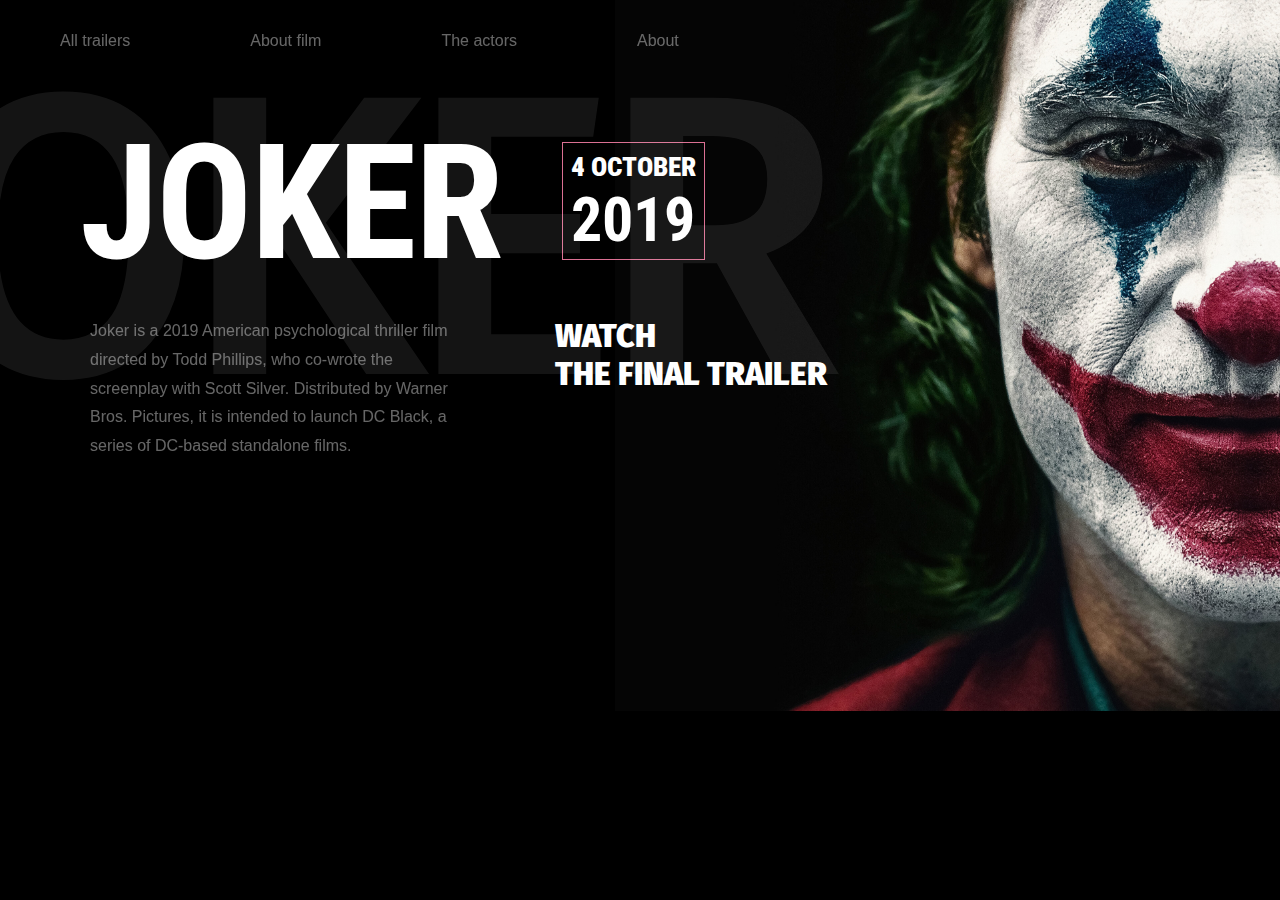
==== index.html @ 7df3ad70 "Added Video" ====
<!DOCTYPE html>
<html>
  <head>
    <title>
      Joker
    </title>
    <meta name="viewport" content="width=device-width, initial-scale=1" />
    <link
      href="https://fonts.googleapis.com/css?family=Fira+Sans&display=swap"
      rel="stylesheet"
    />
    <link
      href="https://fonts.googleapis.com/css?family=Roboto+Condensed&display=swap"
      rel="stylesheet"
    />

    <link rel="stylesheet" type="text/css" href="stylesheets/style.css" />
  </head>
  <body>
    <div class="container">
      <nav class="navigation">
        <p>All trailers</p>
        <p>About film</p>
        <p>The actors</p>
        <p>About</p>
      </nav>
      <div class="flex-container">
        <h1>JOKER</h1>
        <div class="date-container">
          <h4>4 OCTOBER</h4>
          <h2>2019</h2>
        </div>
      </div>
      <div class="summary">
        <p>
          Joker is a 2019 American psychological thriller film directed by Todd
          Phillips, who co-wrote the screenplay with Scott Silver. Distributed
          by Warner Bros. Pictures, it is intended to launch DC Black, a series
          of DC-based standalone films.
        </p>
        <div>
          <h2>WATCH</h2>
          <h2>THE FINAL TRAILER</h2>
        </div>
      </div>
      <div class="other-info">
        <iframe
          width="260"
          height="200"
          src="https://www.youtube.com/embed/t433PEQGErc"
          frameborder="0"
          allow="accelerometer; autoplay; encrypted-media; gyroscope; picture-in-picture"
        ></iframe>
      </div>
    </div>
  </body>
</html>
---- stylesheets/style.css ----
* {
  margin: 0;
}

html,
body {
  width: 100%;
  height: 100%;
  color: white;
  background: #000;
  font-family: -apple-system, BlinkMacSystemFont, "Segoe UI", Roboto, Oxygen,
    Ubuntu, Cantarell, "Open Sans", "Helvetica Neue", sans-serif;
}

.container {
  background: url("/assets/joker-cover.jpg");
  background-repeat: no-repeat;
  background-size: contain;
  background-position-x: 615px;
  height: 100%;
  width: 100%;
}

.container::before {
  content: "JOKER";
  font-family: "Fira Sans", sans-serif;
  font-weight: 500;
  opacity: 0.08;
  font-size: 25em;
  position: absolute;
  top: 0;
  left: -180px;
  letter-spacing: -20px;
}

.flex-container {
  margin-top: 60px;
  margin-left: 80px;
  display: flex;
}

.date-container {
  border: 1px solid palevioletred;
  height: 100px;
  width: 125px;
  padding: 8px;
  margin-top: 32px;
  margin-left: 60px;
  display: flex;
  flex-wrap: wrap;
  font-family: "Roboto Condensed", sans-serif;
}

.date-container > h4 {
  font-size: 1.7rem;
  font-weight: 900;
}

.date-container > h2 {
  font-size: 3.9rem;
}

.flex-container > h1 {
  font-size: 10rem;
  font-family: "Roboto Condensed", sans-serif;
  letter-spacing: -2px;
  text-shadow: 0px 2px 5px rgba(0, 0, 0, 1);
}

.navigation {
  display: flex;
  padding-top: 32px;
}

.navigation > p {
  padding: 0 60px;
  font-family: -apple-system, BlinkMacSystemFont, "Segoe UI", Roboto, Oxygen,
    Ubuntu, Cantarell, "Open Sans", "Helvetica Neue", sans-serif;
  opacity: 0.4;
  cursor: pointer;
  transition: 0.3s ease-in-out;
}

.navigation > p:hover {
  opacity: 0.7;
}

.summary {
  margin-left: 90px;
  margin-top: 20px;
  display: flex;
}

.summary > p {
  width: 380px;
  line-height: 1.8;
  opacity: 0.4;
}

.summary > div > h2 {
  margin-left: 85px;
  font-weight: 900;
  font-size: 2rem;
  font-family: "Fira Sans", sans-serif;
}

.other-info {
  display: flex;
  margin-left: 550px;
  margin-top: -50px;
}

/*# sourceMappingURL=style.css.map */
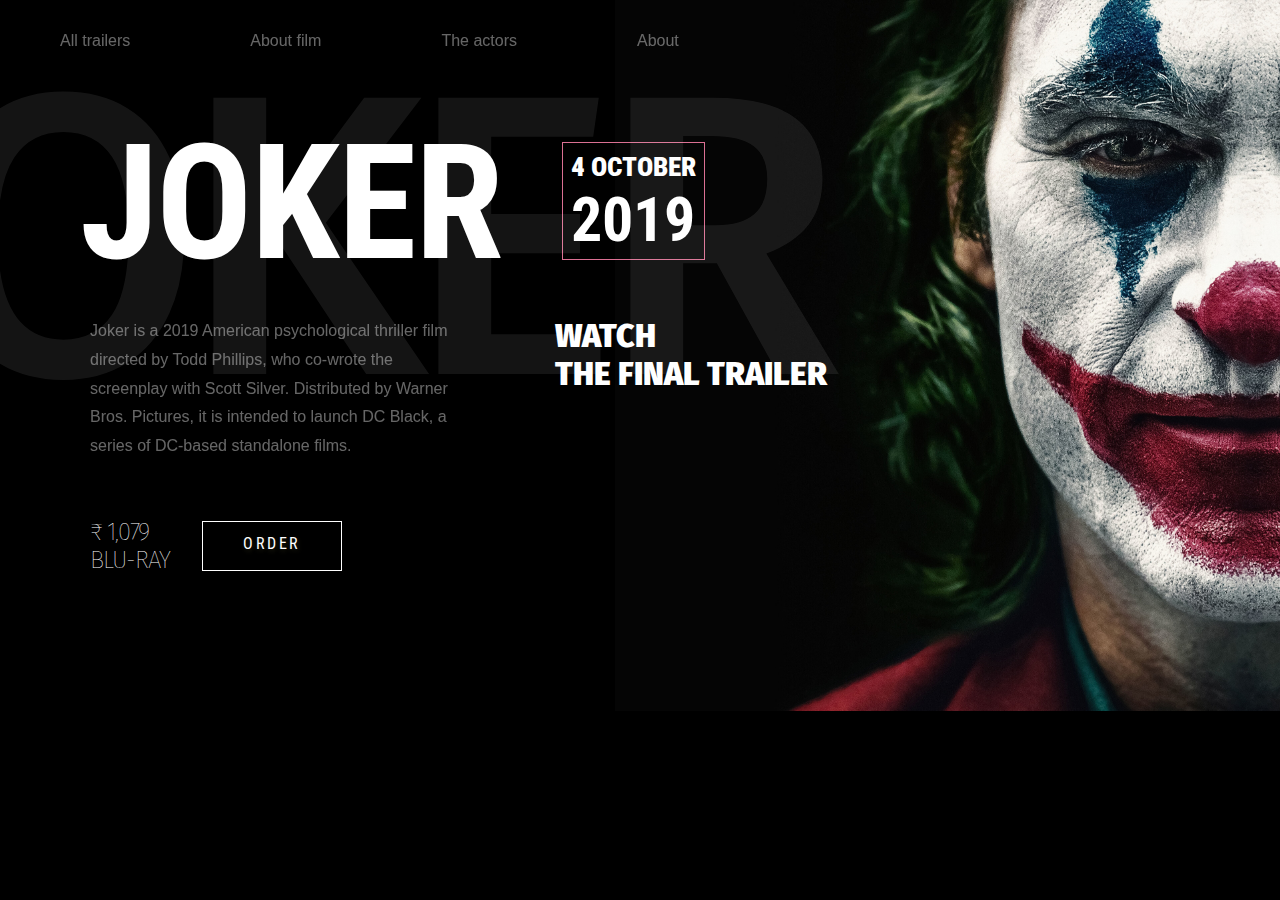
==== commit c5118259: "Adding Responsiveness" ====
--- a/index.html
+++ b/index.html
@@ -38,12 +38,27 @@
           by Warner Bros. Pictures, it is intended to launch DC Black, a series
           of DC-based standalone films.
         </p>
-        <div>
+        <div class = "trailer">
           <h2>WATCH</h2>
           <h2>THE FINAL TRAILER</h2>
         </div>
       </div>
       <div class="other-info">
+        <div style="display: flex;align-items: center;">
+          <div>
+            <h2>
+              ₹ 1,079
+            </h2>
+            <h2>
+              BLU-RAY
+            </h2>
+          </div>
+          <p>ORDER</p>
+          <div class="trailer-2">
+            <h2>WATCH</h2>
+            <h2>THE FINAL TRAILER</h2>
+          </div>
+        </div>
         <iframe
           width="260"
           height="200"
--- a/stylesheets/style.css
+++ b/stylesheets/style.css
@@ -8,8 +8,7 @@
   height: 100%;
   color: white;
   background: #000;
-  font-family: -apple-system, BlinkMacSystemFont, "Segoe UI", Roboto, Oxygen,
-    Ubuntu, Cantarell, "Open Sans", "Helvetica Neue", sans-serif;
+  font-family: -apple-system, BlinkMacSystemFont, "Segoe UI", Roboto, Oxygen, Ubuntu, Cantarell, "Open Sans", "Helvetica Neue", sans-serif;
 }
 
 .container {
@@ -20,6 +19,36 @@
   height: 100%;
   width: 100%;
 }
+@media only screen and (max-width: 1208px) {
+  .container {
+    background-size: cover;
+    background-position-x: 300px;
+  }
+}
+@media only screen and (max-width: 856px) {
+  .container {
+    background-size: cover;
+    background-position-x: 200px;
+  }
+}
+@media only screen and (max-width: 768px) {
+  .container {
+    background-size: cover;
+    background-position-x: 0px;
+  }
+}
+@media only screen and (max-width: 736px) {
+  .container {
+    background-size: cover;
+    background-position-x: 200px;
+  }
+}
+@media only screen and (max-width: 515px) {
+  .container {
+    background-size: cover;
+    background-position-x: -200px;
+  }
+}
 
 .container::before {
   content: "JOKER";
@@ -32,11 +61,31 @@
   left: -180px;
   letter-spacing: -20px;
 }
+@media only screen and (max-width: 823px) {
+  .container::before {
+    font-size: 20em;
+  }
+}
+@media only screen and (max-width: 768px) {
+  .container::before {
+    font-size: 15em;
+  }
+}
+@media only screen and (max-width: 640px) {
+  .container::before {
+    font-size: 5em;
+  }
+}
 
 .flex-container {
   margin-top: 60px;
   margin-left: 80px;
   display: flex;
+}
+@media only screen and (max-width: 768px) {
+  .flex-container {
+    margin-left: 30px;
+  }
 }
 
 .date-container {
@@ -50,6 +99,11 @@
   flex-wrap: wrap;
   font-family: "Roboto Condensed", sans-serif;
 }
+@media only screen and (max-width: 768px) {
+  .date-container {
+    margin-left: 30px;
+  }
+}
 
 .date-container > h4 {
   font-size: 1.7rem;
@@ -58,13 +112,18 @@
 
 .date-container > h2 {
   font-size: 3.9rem;
+}
+@media only screen and (max-width: 768px) {
+  .date-container > h2 {
+    color: seagreen;
+  }
 }
 
 .flex-container > h1 {
   font-size: 10rem;
   font-family: "Roboto Condensed", sans-serif;
   letter-spacing: -2px;
-  text-shadow: 0px 2px 5px rgba(0, 0, 0, 1);
+  text-shadow: 0px 2px 5px black;
 }
 
 .navigation {
@@ -74,8 +133,7 @@
 
 .navigation > p {
   padding: 0 60px;
-  font-family: -apple-system, BlinkMacSystemFont, "Segoe UI", Roboto, Oxygen,
-    Ubuntu, Cantarell, "Open Sans", "Helvetica Neue", sans-serif;
+  font-family: -apple-system, BlinkMacSystemFont, "Segoe UI", Roboto, Oxygen, Ubuntu, Cantarell, "Open Sans", "Helvetica Neue", sans-serif;
   opacity: 0.4;
   cursor: pointer;
   transition: 0.3s ease-in-out;
@@ -89,6 +147,11 @@
   margin-left: 90px;
   margin-top: 20px;
   display: flex;
+}
+@media only screen and (max-width: 768px) {
+  .summary {
+    margin-left: 45px;
+  }
 }
 
 .summary > p {
@@ -97,17 +160,69 @@
   opacity: 0.4;
 }
 
-.summary > div > h2 {
+.summary > .trailer > h2 {
   margin-left: 85px;
   font-weight: 900;
   font-size: 2rem;
   font-family: "Fira Sans", sans-serif;
 }
+@media only screen and (max-width: 768px) {
+  .summary > .trailer > h2 {
+    margin-left: 30px;
+  }
+}
+
+.trailer-2 {
+  visibility: hidden;
+  font-weight: 900;
+  font-size: 1.5rem;
+  font-family: "Fira Sans", sans-serif;
+}
+@media only screen and (max-width: 768px) {
+  .trailer-2 {
+    margin-left: 30px;
+    visibility: visible;
+  }
+}
 
 .other-info {
   display: flex;
-  margin-left: 550px;
-  margin-top: -50px;
+  margin-left: 90px;
+  margin-top: 20px;
+}
+@media only screen and (max-width: 768px) {
+  .other-info {
+    display: block;
+    margin-left: 45px;
+  }
+}
+
+.other-info > div > div > h2 {
+  font-weight: 100;
+  font-family: "Fira Sans", sans-serif;
+  letter-spacing: -1px;
+}
+
+.other-info > div > p {
+  border: 1px solid white;
+  height: 24px;
+  font-family: "Roboto Condensed", sans-serif;
+  margin-left: 32px;
+  padding: 12px 40px;
+  letter-spacing: 2.5px;
+  cursor: pointer;
+  text-shadow: 1px 2px 5px #221;
+}
+
+.other-info > iframe {
+  margin-top: -70px;
+  margin-left: -75px;
+}
+@media only screen and (max-width: 768px) {
+  .other-info > iframe {
+    margin: 0;
+    margin-top: 30px;
+  }
 }
 
 /*# sourceMappingURL=style.css.map */
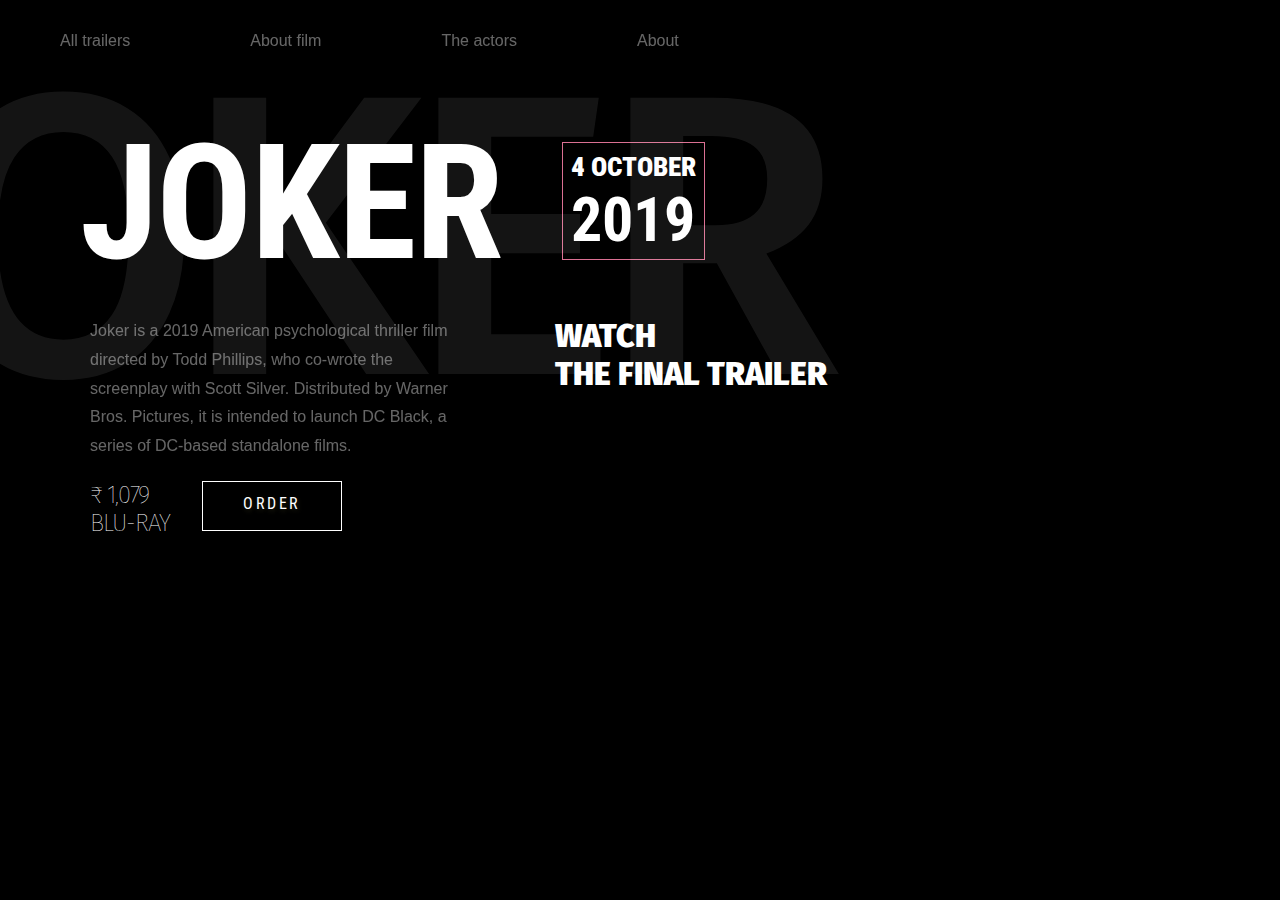
==== commit 64640ad6: "Background Fix" ====
--- a/index.html
+++ b/index.html
@@ -44,7 +44,7 @@
         </div>
       </div>
       <div class="other-info">
-        <div style="display: flex;align-items: center;">
+        <div style="display: flex;">
           <div>
             <h2>
               ₹ 1,079
--- a/stylesheets/style.css
+++ b/stylesheets/style.css
@@ -12,7 +12,7 @@
 }
 
 .container {
-  background: url("/assets/joker-cover.jpg");
+  background: url("https://raw.githubusercontent.com/Shubham0812/Joker/master/assets/joker-cover.jpg");
   background-repeat: no-repeat;
   background-size: contain;
   background-position-x: 615px;
@@ -169,6 +169,7 @@
 @media only screen and (max-width: 768px) {
   .summary > .trailer > h2 {
     margin-left: 30px;
+    opacity: 0;
   }
 }
 
@@ -194,6 +195,12 @@
   .other-info {
     display: block;
     margin-left: 45px;
+  }
+}
+
+@media only screen and (max-width: 768px) {
+  .other-info > div {
+    align-items: center;
   }
 }
 
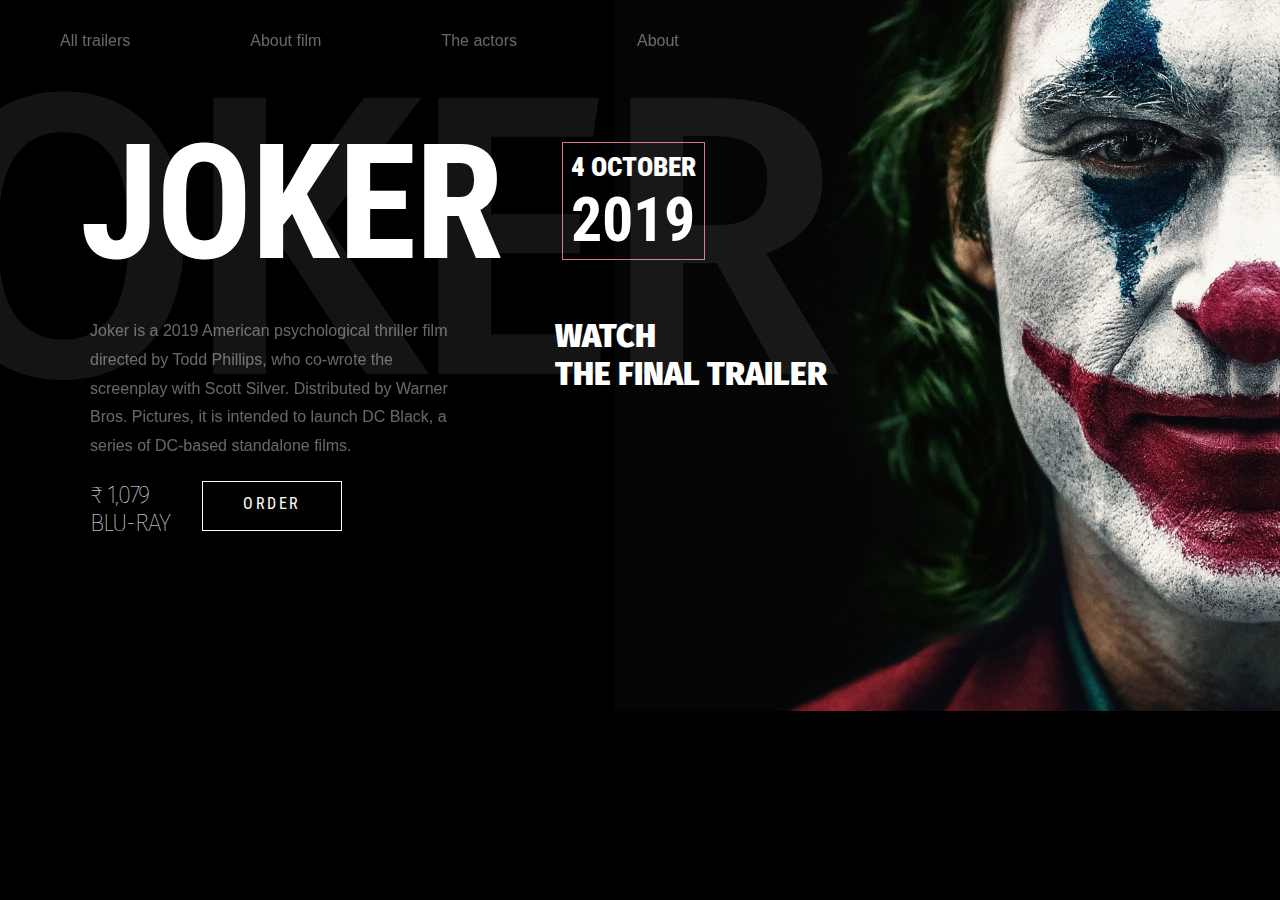
==== commit 9f5a82e5: "Fixed Responsiveness" ====
--- a/index.html
+++ b/index.html
@@ -38,13 +38,13 @@
           by Warner Bros. Pictures, it is intended to launch DC Black, a series
           of DC-based standalone films.
         </p>
-        <div class = "trailer">
+        <div class="trailer">
           <h2>WATCH</h2>
           <h2>THE FINAL TRAILER</h2>
         </div>
       </div>
       <div class="other-info">
-        <div style="display: flex;">
+        <div>
           <div>
             <h2>
               ₹ 1,079
@@ -55,8 +55,8 @@
           </div>
           <p>ORDER</p>
           <div class="trailer-2">
-            <h2>WATCH</h2>
-            <h2>THE FINAL TRAILER</h2>
+            <h3>WATCH</h3>
+            <h3>THE FINAL TRAILER</h3>
           </div>
         </div>
         <iframe
--- a/stylesheets/style.css
+++ b/stylesheets/style.css
@@ -12,7 +12,7 @@
 }
 
 .container {
-  background: url("https://raw.githubusercontent.com/Shubham0812/Joker/master/assets/joker-cover.jpg");
+  background: url("/assets/joker-cover.jpg");
   background-repeat: no-repeat;
   background-size: contain;
   background-position-x: 615px;
@@ -87,6 +87,11 @@
     margin-left: 30px;
   }
 }
+@media only screen and (max-width: 360px) {
+  .flex-container {
+    margin-top: 22px;
+  }
+}
 
 .date-container {
   border: 1px solid palevioletred;
@@ -104,11 +109,35 @@
     margin-left: 30px;
   }
 }
+@media only screen and (max-width: 658px) {
+  .date-container {
+    height: 57px;
+    width: 96px;
+    margin-top: 17px;
+  }
+}
+@media only screen and (max-width: 432px) {
+  .date-container {
+    width: 80px;
+    margin-top: 13px;
+  }
+}
 
 .date-container > h4 {
   font-size: 1.7rem;
   font-weight: 900;
 }
+@media only screen and (max-width: 658px) {
+  .date-container > h4 {
+    font-size: 1.3rem;
+  }
+}
+@media only screen and (max-width: 432px) {
+  .date-container > h4 {
+    font-size: 1.09rem;
+    color: seagreen;
+  }
+}
 
 .date-container > h2 {
   font-size: 3.9rem;
@@ -116,6 +145,16 @@
 @media only screen and (max-width: 768px) {
   .date-container > h2 {
     color: seagreen;
+  }
+}
+@media only screen and (max-width: 658px) {
+  .date-container > h2 {
+    font-size: 2.5rem;
+  }
+}
+@media only screen and (max-width: 432px) {
+  .date-container > h2 {
+    font-size: 2.1rem;
   }
 }
 
@@ -125,10 +164,25 @@
   letter-spacing: -2px;
   text-shadow: 0px 2px 5px black;
 }
+@media only screen and (max-width: 658px) {
+  .flex-container > h1 {
+    font-size: 6rem;
+  }
+}
+@media only screen and (max-width: 432px) {
+  .flex-container > h1 {
+    font-size: 4.5rem;
+  }
+}
 
 .navigation {
   display: flex;
   padding-top: 32px;
+}
+@media only screen and (max-width: 658px) {
+  .navigation {
+    padding-left: 32px;
+  }
 }
 
 .navigation > p {
@@ -138,6 +192,21 @@
   cursor: pointer;
   transition: 0.3s ease-in-out;
 }
+@media only screen and (max-width: 768px) {
+  .navigation > p {
+    padding: 0 55px;
+  }
+}
+@media only screen and (max-width: 700px) {
+  .navigation > p {
+    padding: 0 45px;
+  }
+}
+@media only screen and (max-width: 658px) {
+  .navigation > p {
+    padding: 0 15px;
+  }
+}
 
 .navigation > p:hover {
   opacity: 0.7;
@@ -158,6 +227,16 @@
   width: 380px;
   line-height: 1.8;
   opacity: 0.4;
+}
+@media only screen and (max-width: 515px) {
+  .summary > p {
+    opacity: 0.9;
+  }
+}
+@media only screen and (max-width: 360px) {
+  .summary > p {
+    text-shadow: 2px 2px 3px black;
+  }
 }
 
 .summary > .trailer > h2 {
@@ -169,14 +248,14 @@
 @media only screen and (max-width: 768px) {
   .summary > .trailer > h2 {
     margin-left: 30px;
-    opacity: 0;
+    display: none;
   }
 }
 
 .trailer-2 {
   visibility: hidden;
   font-weight: 900;
-  font-size: 1.5rem;
+  font-size: 36px;
   font-family: "Fira Sans", sans-serif;
 }
 @media only screen and (max-width: 768px) {
@@ -185,6 +264,22 @@
     visibility: visible;
   }
 }
+@media only screen and (max-width: 658px) {
+  .trailer-2 {
+    width: 260px;
+  }
+}
+@media only screen and (max-width: 516px) {
+  .trailer-2 {
+    font-size: 24px;
+  }
+}
+@media only screen and (max-width: 432px) {
+  .trailer-2 {
+    margin-top: 20px;
+    margin-left: 0;
+  }
+}
 
 .other-info {
   display: flex;
@@ -198,9 +293,17 @@
   }
 }
 
+.other-info > div {
+  display: flex;
+}
 @media only screen and (max-width: 768px) {
   .other-info > div {
     align-items: center;
+  }
+}
+@media only screen and (max-width: 432px) {
+  .other-info > div {
+    flex-wrap: wrap;
   }
 }
 
@@ -208,6 +311,17 @@
   font-weight: 100;
   font-family: "Fira Sans", sans-serif;
   letter-spacing: -1px;
+}
+@media only screen and (max-width: 515px) {
+  .other-info > div > div > h2 {
+    font-size: 22px;
+  }
+}
+
+@media only screen and (max-width: 658px) {
+  .other-info > div > div {
+    width: 100px;
+  }
 }
 
 .other-info > div > p {
@@ -223,7 +337,7 @@
 
 .other-info > iframe {
   margin-top: -70px;
-  margin-left: -75px;
+  margin-left: -140px;
 }
 @media only screen and (max-width: 768px) {
   .other-info > iframe {
@@ -231,5 +345,10 @@
     margin-top: 30px;
   }
 }
+@media only screen and (max-width: 432px) {
+  .other-info > iframe {
+    margin-top: 18px;
+  }
+}
 
 /*# sourceMappingURL=style.css.map */
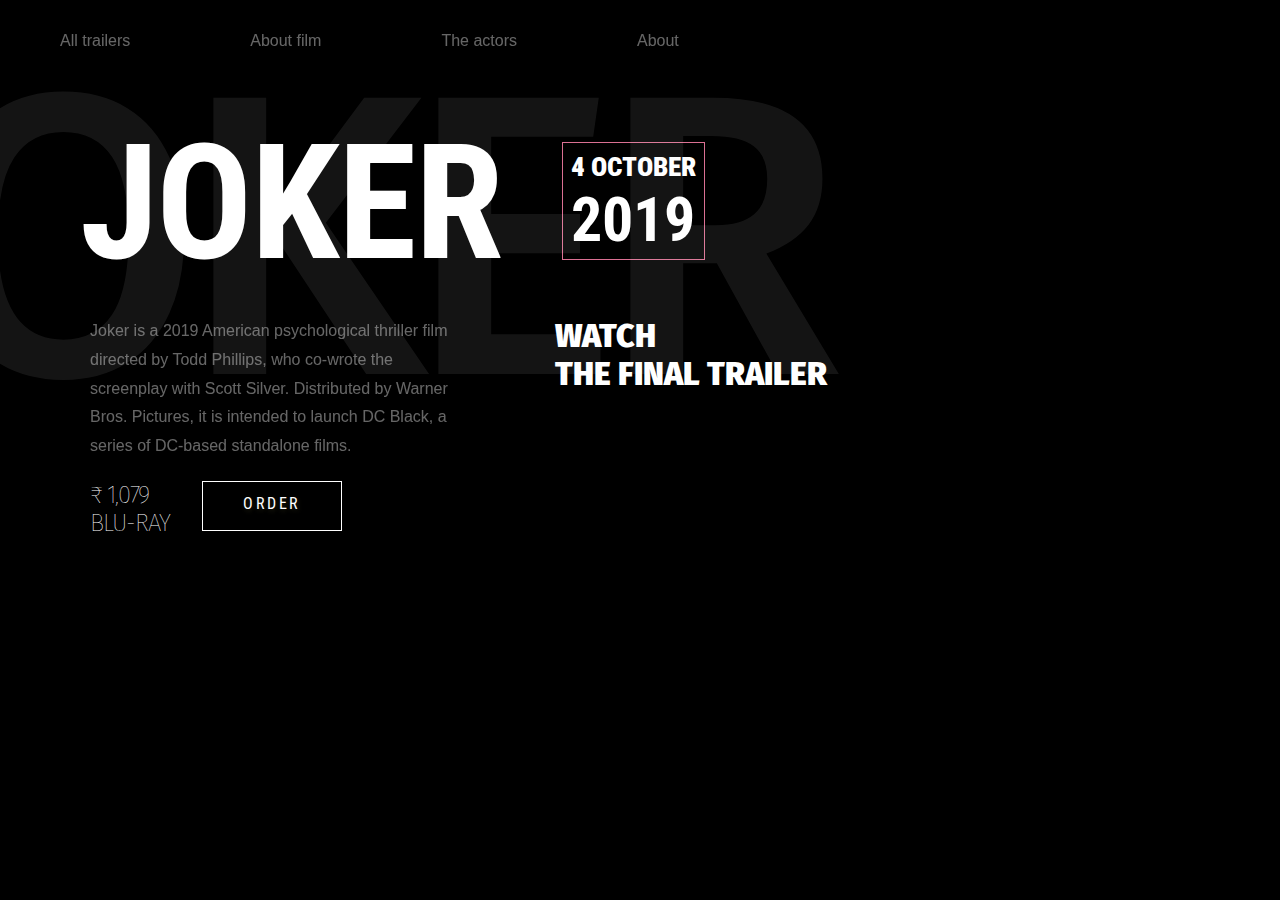
==== commit 2d31327e: "Mobile Device Fixes" ====
--- a/index.html
+++ b/index.html
@@ -45,7 +45,7 @@
       </div>
       <div class="other-info">
         <div>
-          <div>
+          <div class = "price">
             <h2>
               ₹ 1,079
             </h2>
--- a/stylesheets/style.css
+++ b/stylesheets/style.css
@@ -12,7 +12,7 @@
 }
 
 .container {
-  background: url("/assets/joker-cover.jpg");
+  background: url("https://raw.githubusercontent.com/Shubham0812/Joker/master/assets/joker-cover.jpg");
   background-repeat: no-repeat;
   background-size: contain;
   background-position-x: 615px;
@@ -20,6 +20,18 @@
   width: 100%;
 }
 @media only screen and (max-width: 1208px) {
+  .container {
+    background-size: cover;
+    background-position-x: 300px;
+  }
+}
+@media only screen and (max-width: 1024px) {
+  .container {
+    background-size: cover;
+    background-position-x: -160px;
+  }
+}
+@media only screen and (max-width: 1000px) {
   .container {
     background-size: cover;
     background-position-x: 300px;
@@ -87,6 +99,11 @@
     margin-left: 30px;
   }
 }
+@media only screen and (max-width: 432px) {
+  .flex-container {
+    display: block;
+  }
+}
 @media only screen and (max-width: 360px) {
   .flex-container {
     margin-top: 22px;
@@ -120,6 +137,7 @@
   .date-container {
     width: 80px;
     margin-top: 13px;
+    margin-left: 18px;
   }
 }
 
@@ -135,7 +153,6 @@
 @media only screen and (max-width: 432px) {
   .date-container > h4 {
     font-size: 1.09rem;
-    color: seagreen;
   }
 }
 
@@ -155,6 +172,7 @@
 @media only screen and (max-width: 432px) {
   .date-container > h2 {
     font-size: 2.1rem;
+    color: white;
   }
 }
 
@@ -205,6 +223,12 @@
 @media only screen and (max-width: 658px) {
   .navigation > p {
     padding: 0 15px;
+    opacity: 0.9;
+  }
+}
+@media only screen and (max-width: 403px) {
+  .navigation > p {
+    padding: 0 8px;
   }
 }
 
@@ -220,6 +244,11 @@
 @media only screen and (max-width: 768px) {
   .summary {
     margin-left: 45px;
+  }
+}
+@media only screen and (max-width: 731px) {
+  .summary {
+    margin-top: 10px;
   }
 }
 
@@ -233,9 +262,20 @@
     opacity: 0.9;
   }
 }
-@media only screen and (max-width: 360px) {
+@media only screen and (max-width: 432px) {
   .summary > p {
     text-shadow: 2px 2px 3px black;
+  }
+}
+
+@media only screen and (max-width: 825px) {
+  .trailer {
+    width: 350px;
+  }
+}
+@media only screen and (max-width: 768px) {
+  .trailer {
+    display: none;
   }
 }
 
@@ -245,6 +285,11 @@
   font-size: 2rem;
   font-family: "Fira Sans", sans-serif;
 }
+@media only screen and (max-width: 825px) {
+  .summary > .trailer > h2 {
+    margin-left: 60px;
+  }
+}
 @media only screen and (max-width: 768px) {
   .summary > .trailer > h2 {
     margin-left: 30px;
@@ -264,11 +309,6 @@
     visibility: visible;
   }
 }
-@media only screen and (max-width: 658px) {
-  .trailer-2 {
-    width: 260px;
-  }
-}
 @media only screen and (max-width: 516px) {
   .trailer-2 {
     font-size: 24px;
@@ -276,7 +316,7 @@
 }
 @media only screen and (max-width: 432px) {
   .trailer-2 {
-    margin-top: 20px;
+    margin-top: 28px;
     margin-left: 0;
   }
 }
@@ -292,6 +332,11 @@
     margin-left: 45px;
   }
 }
+@media only screen and (max-width: 432px) {
+  .other-info {
+    margin-top: 32px;
+  }
+}
 
 .other-info > div {
   display: flex;
@@ -304,6 +349,12 @@
 @media only screen and (max-width: 432px) {
   .other-info > div {
     flex-wrap: wrap;
+  }
+}
+
+@media only screen and (min-width: 600px) and (max-width: 645px) {
+  .other-info > div > .price {
+    width: 100px;
   }
 }
 
@@ -315,12 +366,6 @@
 @media only screen and (max-width: 515px) {
   .other-info > div > div > h2 {
     font-size: 22px;
-  }
-}
-
-@media only screen and (max-width: 658px) {
-  .other-info > div > div {
-    width: 100px;
   }
 }
 
@@ -339,6 +384,12 @@
   margin-top: -70px;
   margin-left: -140px;
 }
+@media only screen and (max-width: 825px) {
+  .other-info > iframe {
+    margin-top: -40px;
+    margin-left: -164px;
+  }
+}
 @media only screen and (max-width: 768px) {
   .other-info > iframe {
     margin: 0;
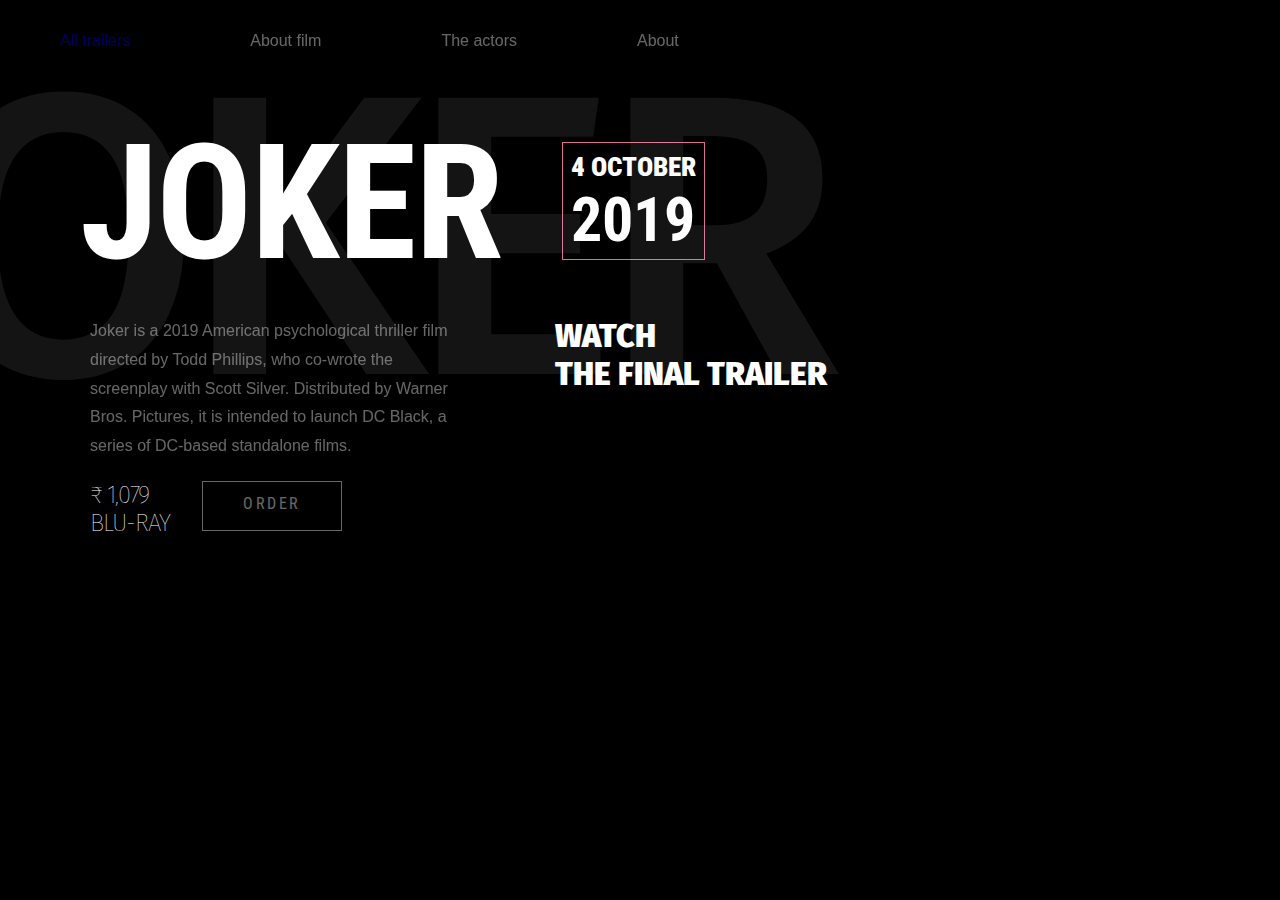
==== commit 55c15316: "Fixed Background Dropping" ====
--- a/index.html
+++ b/index.html
@@ -19,10 +19,10 @@
   <body>
     <div class="container">
       <nav class="navigation">
-        <p>All trailers</p>
-        <p>About film</p>
-        <p>The actors</p>
-        <p>About</p>
+        <a href="./trailer.html"><p>All trailers</p></a>
+        <a><p>About film</p></a>
+        <a><p>The actors</p></a>
+        <a> <p>About</p></a>
       </nav>
       <div class="flex-container">
         <h1>JOKER</h1>
@@ -45,7 +45,7 @@
       </div>
       <div class="other-info">
         <div>
-          <div class = "price">
+          <div class="price">
             <h2>
               ₹ 1,079
             </h2>
@@ -62,7 +62,7 @@
         <iframe
           width="260"
           height="200"
-          src="https://www.youtube.com/embed/t433PEQGErc"
+          src="https://www.youtube.com/embed/zAGVQLHvwOY"
           frameborder="0"
           allow="accelerometer; autoplay; encrypted-media; gyroscope; picture-in-picture"
         ></iframe>
--- a/stylesheets/style.css
+++ b/stylesheets/style.css
@@ -5,7 +5,6 @@
 html,
 body {
   width: 100%;
-  height: 100%;
   color: white;
   background: #000;
   font-family: -apple-system, BlinkMacSystemFont, "Segoe UI", Roboto, Oxygen, Ubuntu, Cantarell, "Open Sans", "Helvetica Neue", sans-serif;
@@ -28,7 +27,7 @@
 @media only screen and (max-width: 1024px) {
   .container {
     background-size: cover;
-    background-position-x: -160px;
+    background-position-x: 245px;
   }
 }
 @media only screen and (max-width: 1000px) {
@@ -110,6 +109,23 @@
   }
 }
 
+.flex-container > h1 {
+  font-size: 10rem;
+  font-family: "Roboto Condensed", sans-serif;
+  letter-spacing: -2px;
+  text-shadow: 0px 2px 5px black;
+}
+@media only screen and (max-width: 658px) {
+  .flex-container > h1 {
+    font-size: 6rem;
+  }
+}
+@media only screen and (max-width: 432px) {
+  .flex-container > h1 {
+    font-size: 4.5rem;
+  }
+}
+
 .date-container {
   border: 1px solid palevioletred;
   height: 100px;
@@ -176,23 +192,6 @@
   }
 }
 
-.flex-container > h1 {
-  font-size: 10rem;
-  font-family: "Roboto Condensed", sans-serif;
-  letter-spacing: -2px;
-  text-shadow: 0px 2px 5px black;
-}
-@media only screen and (max-width: 658px) {
-  .flex-container > h1 {
-    font-size: 6rem;
-  }
-}
-@media only screen and (max-width: 432px) {
-  .flex-container > h1 {
-    font-size: 4.5rem;
-  }
-}
-
 .navigation {
   display: flex;
   padding-top: 32px;
@@ -203,7 +202,17 @@
   }
 }
 
-.navigation > p {
+.navigation > a:visited,
+.navigation > a:active,
+.navigation > a:hover {
+  color: white;
+}
+
+.navigation > a {
+  text-decoration: none;
+}
+
+.navigation > a > p {
   padding: 0 60px;
   font-family: -apple-system, BlinkMacSystemFont, "Segoe UI", Roboto, Oxygen, Ubuntu, Cantarell, "Open Sans", "Helvetica Neue", sans-serif;
   opacity: 0.4;
@@ -211,28 +220,28 @@
   transition: 0.3s ease-in-out;
 }
 @media only screen and (max-width: 768px) {
-  .navigation > p {
+  .navigation > a > p {
     padding: 0 55px;
   }
 }
 @media only screen and (max-width: 700px) {
-  .navigation > p {
+  .navigation > a > p {
     padding: 0 45px;
   }
 }
 @media only screen and (max-width: 658px) {
-  .navigation > p {
+  .navigation > a > p {
     padding: 0 15px;
     opacity: 0.9;
   }
 }
 @media only screen and (max-width: 403px) {
-  .navigation > p {
+  .navigation > a > p {
     padding: 0 8px;
   }
 }
 
-.navigation > p:hover {
+.navigation > a > p:hover {
   opacity: 0.7;
 }
 
@@ -377,7 +386,13 @@
   padding: 12px 40px;
   letter-spacing: 2.5px;
   cursor: pointer;
+  opacity: 0.4;
+  transition: 0.3s ease-in-out;
   text-shadow: 1px 2px 5px #221;
+}
+
+.other-info > div > p:hover {
+  opacity: 0.9;
 }
 
 .other-info > iframe {
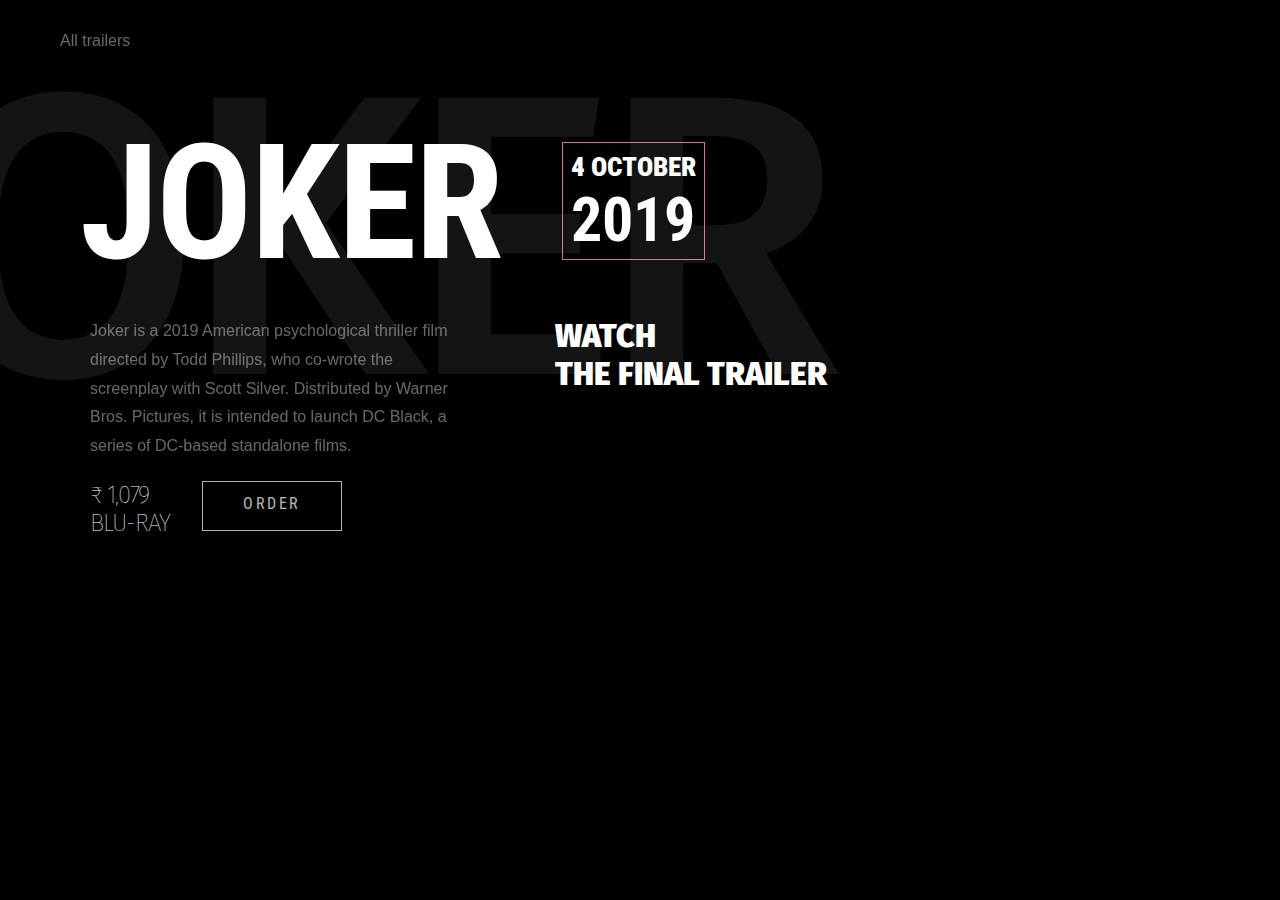
==== commit a4f2a29d: "Html Fixes" ====
--- a/index.html
+++ b/index.html
@@ -20,9 +20,9 @@
     <div class="container">
       <nav class="navigation">
         <a href="./trailer.html"><p>All trailers</p></a>
-        <a><p>About film</p></a>
+        <!-- <a><p>About film</p></a>
         <a><p>The actors</p></a>
-        <a> <p>About</p></a>
+        <a> <p>About</p></a> -->
       </nav>
       <div class="flex-container">
         <h1>JOKER</h1>
--- a/stylesheets/style.css
+++ b/stylesheets/style.css
@@ -58,6 +58,12 @@
   .container {
     background-size: cover;
     background-position-x: -200px;
+  }
+}
+@media only screen and (max-width: 406px) {
+  .container {
+    background-size: cover;
+    background-position-x: -320px;
   }
 }
 
@@ -210,6 +216,7 @@
 
 .navigation > a {
   text-decoration: none;
+  color: white;
 }
 
 .navigation > a > p {
@@ -258,6 +265,11 @@
 @media only screen and (max-width: 731px) {
   .summary {
     margin-top: 10px;
+  }
+}
+@media only screen and (max-width: 432px) {
+  .summary {
+    margin-right: 45px;
   }
 }
 
@@ -386,7 +398,7 @@
   padding: 12px 40px;
   letter-spacing: 2.5px;
   cursor: pointer;
-  opacity: 0.4;
+  opacity: 0.7;
   transition: 0.3s ease-in-out;
   text-shadow: 1px 2px 5px #221;
 }
